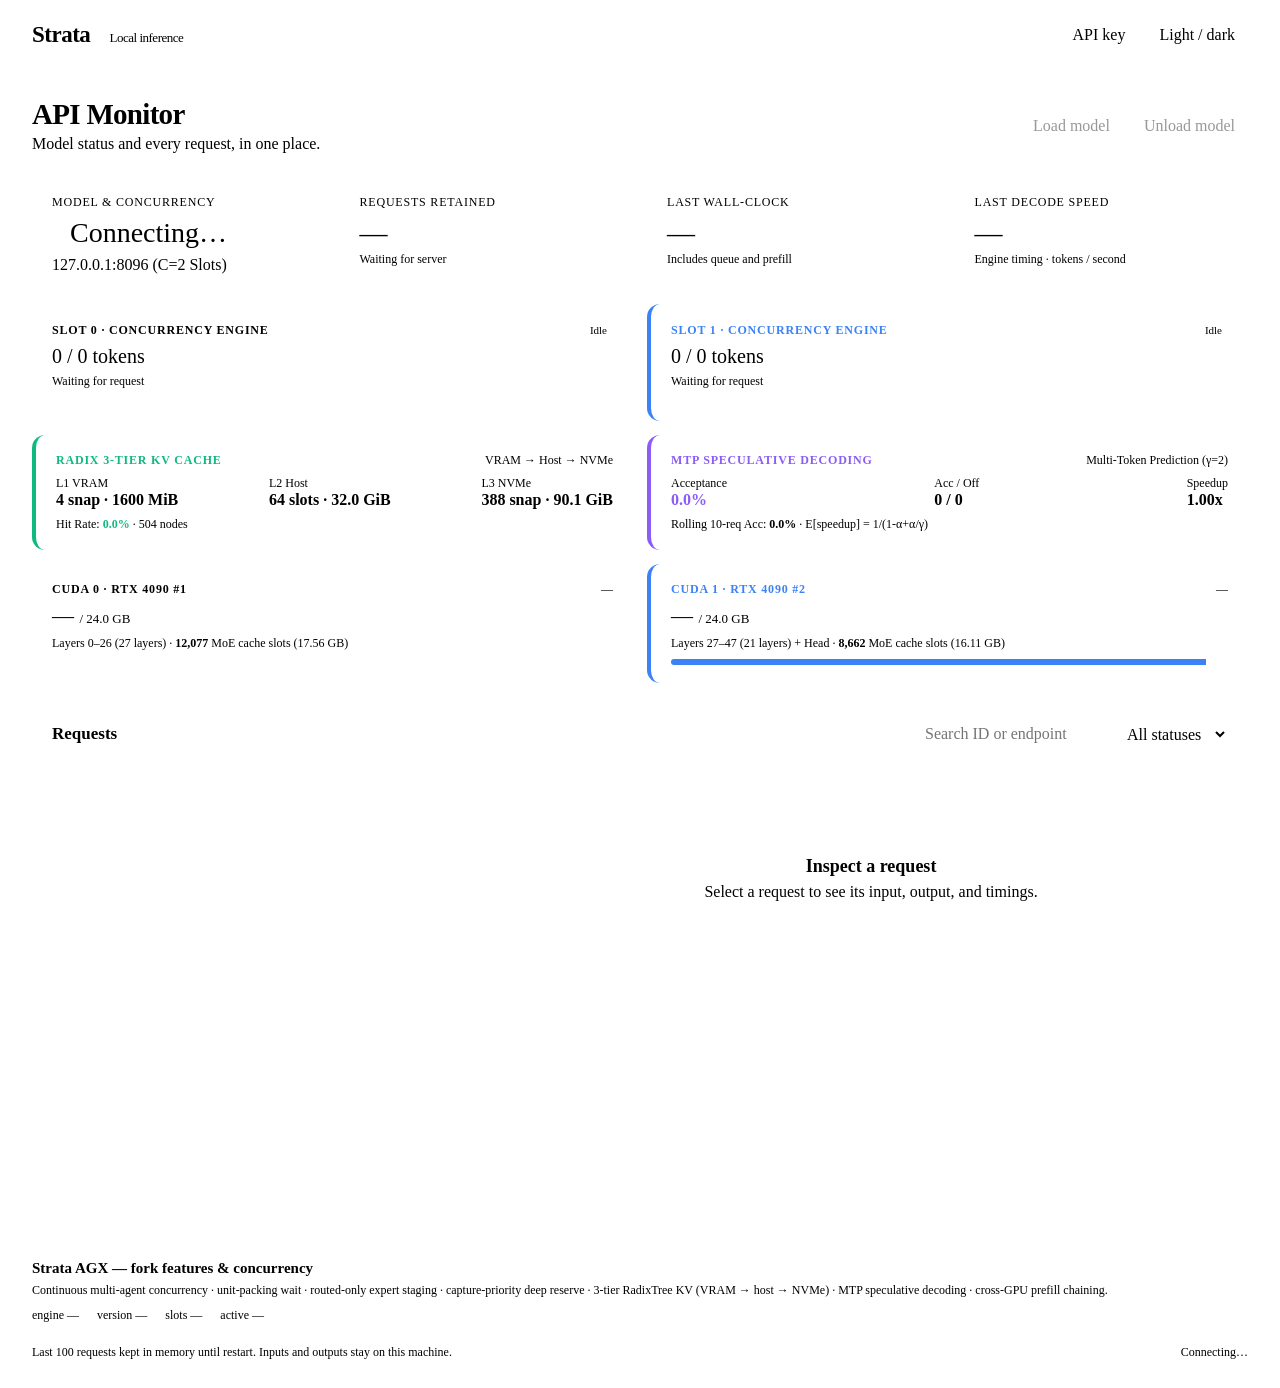
==== serve/web/monitor.html @ a2401ae1 "feat(telemetry): overhaul monitor dashboard with radix 3-tier, mtp stats, sse stream, and flicker-fr" ====
<!doctype html>
<html lang="en" data-theme="dark">
<head>
<meta charset="utf-8"><meta name="viewport" content="width=device-width, initial-scale=1">
<title>Strata API Monitor</title>
<link rel="stylesheet" href="/web/tokens.css">
<style>
*{box-sizing:border-box}body{margin:0;background:var(--st-bg);color:var(--st-ink);font:15px/1.5 var(--st-font)}
button,input,select{font:inherit}button{cursor:pointer;color:inherit;background:var(--st-surface-2);border:1px solid var(--st-line);border-radius:9px;padding:8px 13px}button:hover{border-color:var(--st-accent)}button:disabled{opacity:.4;cursor:default}button:focus-visible,input:focus-visible,select:focus-visible{outline:2px solid var(--st-focus);outline-offset:3px}[hidden]{display:none!important}
header{height:70px;padding:0 32px;display:flex;align-items:center;justify-content:space-between;border-bottom:1px solid var(--st-line);background:var(--st-surface)}.brand{font-size:23px;font-weight:700;letter-spacing:-.5px}.brand span{font-size:13px;font-weight:400;margin-left:14px;color:var(--st-ink-muted)}main{max-width:1560px;margin:auto;padding:28px 32px}.top{display:flex;align-items:center;justify-content:space-between;gap:24px}h1{margin:0;font-size:29px;letter-spacing:-.7px}h2{font-size:17px;margin:0}.sub,.muted{color:var(--st-ink-muted)}.sub{margin:4px 0 0}.controls{display:flex;gap:8px;flex-wrap:wrap}.primary{background:var(--st-accent);color:var(--st-accent-ink);border-color:transparent}.notice{margin-top:16px;padding:10px 14px;background:var(--st-danger-tint);color:var(--st-danger-text);border-radius:9px}.cards{display:grid;grid-template-columns:2fr repeat(3,1fr);gap:14px;margin:24px 0}.card{padding:18px 20px;border:1px solid var(--st-line);border-radius:13px;background:var(--st-surface)}.label{font-size:12px;color:var(--st-ink-muted);text-transform:uppercase;letter-spacing:.8px}.value{font-size:28px;font-weight:500;line-height:1.4;margin-top:3px}.model{font:12px var(--st-font-mono);overflow-wrap:anywhere;margin-top:4px;color:var(--st-ink-muted)}.dot{display:inline-block;width:9px;height:9px;border-radius:100%;background:var(--st-ink-muted);margin-right:9px}.loaded .dot{background:var(--st-accent)}.busy .dot{background:var(--st-warn)}.panel{border:1px solid var(--st-line);border-radius:14px;background:var(--st-surface);overflow:hidden}.panel-bar{padding:15px 20px;border-bottom:1px solid var(--st-line);display:flex;align-items:center;justify-content:space-between;gap:12px}.filters{display:flex;gap:8px}input,select{color:inherit;border:1px solid var(--st-line);background:var(--st-bg);padding:7px 10px;border-radius:8px}#search{width:190px}.workspace{display:grid;grid-template-columns:minmax(340px,38%) minmax(0,1fr);min-height:480px}.requests{border-right:1px solid var(--st-line);max-height:650px;overflow:auto}.request{display:block;width:100%;border:0;border-bottom:1px solid var(--st-line-soft);border-radius:0;padding:15px 20px;text-align:left;background:transparent}.request.selected{background:var(--st-accent-tint);box-shadow:inset 3px 0 var(--st-accent)}.request:hover{background:var(--st-surface-2)}.row{display:flex;justify-content:space-between;gap:12px}.endpoint{font:12px var(--st-font-mono);margin:8px 0 5px;overflow-wrap:anywhere}.tag{font-size:11px;border-radius:5px;padding:2px 6px;background:var(--st-surface-2);color:var(--st-ink-muted)}.tag.completed{color:var(--st-accent-text);background:var(--st-accent-tint)}.tag.error{color:var(--st-danger-text);background:var(--st-danger-tint)}.tag.loading,.tag.generating,.tag.queued{color:var(--st-warn-text);background:var(--st-warn-tint)}.small{font-size:12px;color:var(--st-ink-muted)}.detail{min-width:0;padding:20px}.empty{padding:70px 24px;text-align:center;color:var(--st-ink-muted)}.empty strong{display:block;color:var(--st-ink);font-size:18px;margin-bottom:6px}.detail-title{font:13px var(--st-font-mono)}.facts{display:grid;grid-template-columns:repeat(4,1fr);gap:10px;margin:18px 0}.fact{background:var(--st-bg);border-radius:8px;padding:9px 11px}.fact span{font-size:11px;color:var(--st-ink-muted);display:block}.fact b{font-weight:500;font-size:16px}.tabs{display:flex;align-items:center;gap:5px;border-bottom:1px solid var(--st-line);padding-bottom:10px}.tabs button{padding:6px 10px;border-color:transparent;background:transparent;font-size:13px}.tabs button[aria-selected=true]{background:var(--st-surface-2);color:var(--st-accent-text)}.tabs #copy{margin-left:auto;border-color:var(--st-line)}pre{margin:14px 0 0;padding:15px;background:var(--st-bg);border:1px solid var(--st-line-soft);border-radius:9px;font:12px/1.6 var(--st-font-mono);white-space:pre-wrap;overflow-wrap:anywhere;max-height:400px;overflow:auto;min-height:180px}.detail-error{margin:12px 0;padding:10px 12px;border-radius:8px;background:var(--st-danger-tint);color:var(--st-danger-text);font-size:12px;overflow-wrap:anywhere}footer{margin-top:14px;font-size:12px;color:var(--st-ink-muted);display:flex;justify-content:space-between;gap:20px}#auth{margin-top:16px;padding:14px;display:flex;gap:10px;align-items:center}#auth input{flex:1;max-width:400px}
@media(max-width:950px){.cards{grid-template-columns:repeat(2,1fr)}.workspace{grid-template-columns:1fr}.requests{border-right:0;border-bottom:1px solid var(--st-line);max-height:260px}.top{align-items:flex-start}.brand span{display:none}}@media(max-width:600px){main{padding:20px 14px}header{padding:0 16px}.top{flex-direction:column;gap:14px}.cards{gap:8px}.card{padding:12px}.value{font-size:23px}.panel-bar{align-items:flex-start;flex-direction:column}#search{width:160px}.facts{grid-template-columns:repeat(2,1fr)}footer{flex-direction:column;gap:4px}}
</style>
<script defer src="/web/monitor.js"></script>
</head>
<body>
<header><div class="brand">Strata <span>Local inference</span></div><div class="controls"><button id="key">API key</button><button id="theme" aria-label="Switch color theme">Light / dark</button></div></header>
<main>
<div class="top"><div><h1>API Monitor</h1><p class="sub">Model status and every request, in one place.</p></div><div class="controls"><button id="load" class="primary" disabled>Load model</button><button id="unload" disabled>Unload model</button></div></div>
<div id="error" class="notice" role="status" hidden></div>
<form id="auth" class="panel" hidden><label for="api-key">API key</label><input id="api-key" type="password" autocomplete="off" placeholder="Only needed if the server has a key"><button class="primary">Connect</button></form>
<div class="cards" style="grid-template-columns: repeat(4, 1fr); margin-bottom: 12px;">
<div class="card"><div class="label">Model & Concurrency</div><div id="model-state" class="value"><span class="dot"></span><span id="loaded">Connecting…</span></div><div id="model" class="model">127.0.0.1:8096 (C=2 Slots)</div></div>
<div class="card"><div class="label">Requests Retained</div><div id="count" class="value">—</div><div id="active" class="small">Waiting for server</div></div>
<div class="card"><div class="label">Last Wall-Clock</div><div id="wall" class="value">—</div><div class="small">Includes queue and prefill</div></div>
<div class="card"><div class="label">Last Decode Speed</div><div id="speed" class="value">—</div><div class="small">Engine timing · tokens / second</div></div>
</div>

<!-- Dual Slot State Cards -->
<div class="cards" style="grid-template-columns: repeat(2, 1fr); margin: 0 0 14px 0; gap: 14px;">
<div class="card" id="slot-card-0" style="border-left: 4px solid var(--st-accent);">
  <div class="row" style="align-items: baseline;">
    <div class="label" style="font-weight: 700; color: var(--st-accent);">Slot 0 · Concurrency Engine</div>
    <span class="tag" id="slot0-tag" style="margin-left:auto;">Idle</span>
  </div>
  <div class="value" style="font-size: 20px; margin: 4px 0;"><span id="slot0-tokens">0 / 0 tokens</span></div>
  <div class="small" id="slot0-speed" style="color: var(--st-ink-muted);">Waiting for request</div>
  <div style="background: var(--st-surface-2); height: 6px; border-radius: 3px; margin-top: 8px; overflow: hidden;">
    <div id="slot0-bar" style="background: var(--st-accent); height: 100%; width: 0%;"></div>
  </div>
</div>
<div class="card" id="slot-card-1" style="border-left: 4px solid #3b82f6;">
  <div class="row" style="align-items: baseline;">
    <div class="label" style="font-weight: 700; color: #3b82f6;">Slot 1 · Concurrency Engine</div>
    <span class="tag" id="slot1-tag" style="margin-left:auto;">Idle</span>
  </div>
  <div class="value" style="font-size: 20px; margin: 4px 0;"><span id="slot1-tokens">0 / 0 tokens</span></div>
  <div class="small" id="slot1-speed" style="color: var(--st-ink-muted);">Waiting for request</div>
  <div style="background: var(--st-surface-2); height: 6px; border-radius: 3px; margin-top: 8px; overflow: hidden;">
    <div id="slot1-bar" style="background: #3b82f6; height: 100%; width: 0%;"></div>
  </div>
</div>
</div>

<!-- Advanced Arch Cards: Radix 3-Tier KV & MTP Speculative -->
<div class="cards" style="grid-template-columns: repeat(2, 1fr); margin: 0 0 14px 0; gap: 14px;">
<div class="card" style="border-left: 4px solid #10b981;">
  <div class="row" style="align-items: baseline;">
    <div class="label" style="font-weight: 700; color: #10b981;">Radix 3-Tier KV Cache</div>
    <span class="small" id="radix-mon-tag" style="color: var(--st-ink-muted);">VRAM → Host → NVMe</span>
  </div>
  <div class="row" style="margin: 8px 0; justify-content: space-between;">
    <div><span class="small" style="color: var(--st-ink-muted); display:block;">L1 VRAM</span><b id="radix-mon-l1">4 snap · 1600 MiB</b></div>
    <div><span class="small" style="color: var(--st-ink-muted); display:block;">L2 Host</span><b id="radix-mon-l2">64 slots · 32.0 GiB</b></div>
    <div><span class="small" style="color: var(--st-ink-muted); display:block;">L3 NVMe</span><b id="radix-mon-l3">388 snap · 90.1 GiB</b></div>
  </div>
  <div class="small" style="color: var(--st-ink-muted); margin-top: 4px;">Hit Rate: <b id="radix-mon-hit" style="color: #10b981;">0.0%</b> · <span id="radix-mon-nodes">504 nodes</span></div>
</div>
<div class="card" style="border-left: 4px solid #8b5cf6;">
  <div class="row" style="align-items: baseline;">
    <div class="label" style="font-weight: 700; color: #8b5cf6;">MTP Speculative Decoding</div>
    <span class="small" id="mtp-mon-tag" style="color: var(--st-ink-muted);">Multi-Token Prediction (γ=2)</span>
  </div>
  <div class="row" style="margin: 8px 0; justify-content: space-between;">
    <div><span class="small" style="color: var(--st-ink-muted); display:block;">Acceptance</span><b id="mtp-mon-acc" style="color: #8b5cf6;">0.0%</b></div>
    <div><span class="small" style="color: var(--st-ink-muted); display:block;">Acc / Off</span><b id="mtp-mon-ratio">0 / 0</b></div>
    <div><span class="small" style="color: var(--st-ink-muted); display:block;">Speedup</span><b id="mtp-mon-speedup">1.00x</b></div>
  </div>
  <div class="small" style="color: var(--st-ink-muted); margin-top: 4px;">Rolling 10-req Acc: <b id="mtp-mon-rolling">0.0%</b> · E[speedup] = 1/(1-α+α/γ)</div>
</div>
</div>

<div class="cards" id="gpu-cards" style="grid-template-columns: repeat(2, 1fr); margin: 0 0 20px 0; gap: 14px;">
<div class="card" style="border-left: 4px solid var(--st-accent);">
  <div class="row" style="align-items: baseline;"><div class="label" style="font-weight: 600; color: var(--st-accent);">CUDA 0 · RTX 4090 #1</div><span class="small" id="gpu0-temp" style="font-family: var(--st-font-mono);">—</span></div>
  <div class="value" style="font-size: 22px; margin: 4px 0;"><span id="gpu0-vram">—</span> <span style="font-size: 13px; font-weight: normal; color: var(--st-ink-muted);">/ 24.0 GB</span></div>
  <div class="small" style="color: var(--st-ink-muted);">Layers 0–26 (27 layers) · <b id="gpu0-experts" style="color: var(--st-ink);">12,077</b> MoE cache slots (17.56 GB)</div>
  <div style="background: var(--st-surface-2); height: 6px; border-radius: 3px; margin-top: 8px; overflow: hidden;"><div id="gpu0-bar" style="background: var(--st-accent); height: 100%; width: 95%;"></div></div>
</div>
<div class="card" style="border-left: 4px solid #3b82f6;">
  <div class="row" style="align-items: baseline;"><div class="label" style="font-weight: 600; color: #3b82f6;">CUDA 1 · RTX 4090 #2</div><span class="small" id="gpu1-temp" style="font-family: var(--st-font-mono);">—</span></div>
  <div class="value" style="font-size: 22px; margin: 4px 0;"><span id="gpu1-vram">—</span> <span style="font-size: 13px; font-weight: normal; color: var(--st-ink-muted);">/ 24.0 GB</span></div>
  <div class="small" style="color: var(--st-ink-muted);">Layers 27–47 (21 layers) + Head · <b id="gpu1-experts" style="color: var(--st-ink);">8,662</b> MoE cache slots (16.11 GB)</div>
  <div style="background: var(--st-surface-2); height: 6px; border-radius: 3px; margin-top: 8px; overflow: hidden;"><div id="gpu1-bar" style="background: #3b82f6; height: 100%; width: 96%;"></div></div>
</div>
</div>
<section class="panel"><div class="panel-bar"><h2>Requests</h2><div class="filters"><input id="search" aria-label="Filter requests" placeholder="Search ID or endpoint"><select id="filter" aria-label="Request status"><option value="all">All statuses</option><option value="active">Active</option><option value="completed">Completed</option><option value="error">Errors</option></select></div></div>
<div class="workspace"><div id="requests" class="requests" aria-label="Request list"></div><div class="detail">
<div id="no-selection" class="empty"><strong>Inspect a request</strong>Select a request to see its input, output, and timings.</div>
<div id="selection" hidden><div class="row"><div id="detail-title" class="detail-title"></div><span id="detail-status" class="tag"></span></div><div id="detail-time" class="small"></div>
<div class="facts"><div class="fact"><span>Wall-clock</span><b id="detail-wall">—</b></div><div class="fact"><span>Model load</span><b id="detail-load">—</b></div><div class="fact"><span>Queue wait</span><b id="detail-queue">—</b></div><div class="fact"><span>First token</span><b id="detail-first">—</b></div><div class="fact"><span>Prompt tokens</span><b id="detail-prompt">—</b></div><div class="fact"><span>Output tokens</span><b id="detail-tokens">—</b></div><div class="fact"><span>Decode speed</span><b id="detail-speed">—</b></div><div class="fact"><span>Response format</span><b id="detail-format">—</b></div></div>
<div id="detail-error" class="detail-error" hidden></div><div class="tabs" role="tablist" aria-label="Request content"><button role="tab" data-pane="input" aria-selected="true">Input</button><button role="tab" data-pane="output" aria-selected="false">Output</button><button role="tab" data-pane="reasoning" aria-selected="false">Reasoning</button><button role="tab" data-pane="response" aria-selected="false">API response</button><button id="copy">Copy</button></div>
<div id="content-note" class="small" style="margin-top:10px"></div><pre id="content" role="tabpanel" aria-label="Request content"></pre></div>
</div></div></section>
<section id="fork-panel" aria-label="Fork features and concurrency" style="margin:14px 0 6px">
<h2 style="margin:0 0 6px;font-size:15px">Strata AGX — fork features &amp; concurrency</h2>
<p class="small" style="margin:0 0 10px">Continuous multi-agent concurrency · unit-packing wait · routed-only expert staging · capture-priority deep reserve · 3-tier RadixTree KV (VRAM → host → NVMe) · MTP speculative decoding · cross-GPU prefill chaining.</p>
<div id="fork-live" class="small" style="display:flex;gap:18px;flex-wrap:wrap;margin-bottom:8px"><span>engine —</span><span>version —</span><span>slots —</span><span>active —</span></div>
<div id="fork-grid" class="small" style="display:grid;grid-template-columns:repeat(auto-fill,minmax(240px,1fr));gap:4px 18px"></div>
</section>
<footer><span>Last 100 requests kept in memory until restart. Inputs and outputs stay on this machine.</span><span id="updated">Connecting…</span></footer>
</main>
<script>
(function(){
  const grid = document.getElementById("fork-grid");
  if (grid) {
    const facts = ["Continuation concurrency", "c2 slots x 262,144 tokens + queue"],
 ["Unit packing (--unit-wait-ms)", "12 ms boundary wait: 2-agent aggregate ~211 tok/s"],
 ["Routed-only expert staging (ring)", "wait-copy 590-1165 ms \u2192 46-67 ms per chunk"],
 ["Capture-priority deep reserve", "deep RadixTree captures kept: census 33% \u2192 58-62%"],
 ["RadixTree KV tiers", "8 VRAM / 8 host slots + NVMe tier (O_DIRECT)"],
 ["Speculative decoding", "--spec 4 / MTP depth 2 / suffix-draft 3, acceptance ~75-90%"],
 ["Cross-GPU prefill chain", "chunk-level S0\u21920 pipeline across both 4090s"],
 ["Concurrent prefill cap", "12,288 (was 4096); solo +15.7%, 2x254K -18% wall"],
 ["Batch formation", "fair policy, 16 rows, 16 graphs, batch-parallel 1"],
 ["KV format", "q4_0 (max expert residency; k8v4 rejected for -10.6% residency)"],
 ["Expert residency", "auto byte budget, 66%+ pairs resident, PCIe fetch on miss"],
 ["Pass-stall relief", "250 ms --pass-stall-ms (driver lock thrash class)"]];
    grid.replaceChildren(...facts.map(([k, v]) => {
      const d = document.createElement("div");
      const b = document.createElement("b"); b.textContent = k;
      d.appendChild(b); d.appendChild(document.createTextNode(" — " + v));
      return d;
    }));
  }
  async function live() {
    try {
      const r = await fetch("health", {cache: "no-store"});
      if (!r.ok) return;
      const h = await r.json();
      const el = document.getElementById("fork-live");
      const recs = (typeof records !== "undefined" && Array.isArray(records)) ? records : [];
      const act = recs.filter(x => !["completed", "error", "disconnected"].includes(x.state)).length;
      const bits = [["engine", h.service || "strata-agx"], ["version", h.version || "?"], ["slots", "2"], ["active", act], ["events kept", recs.length]];
      el.replaceChildren(...bits.map(([k, v]) => {
        const sp = document.createElement("span");
        sp.appendChild(document.createTextNode(k + " "));
        const b2 = document.createElement("b"); b2.textContent = String(v);
        sp.appendChild(b2);
        return sp;
      }));
    } catch (e) {}
  }
  setInterval(live, 3000); live();
})();
</script>
</body></html>
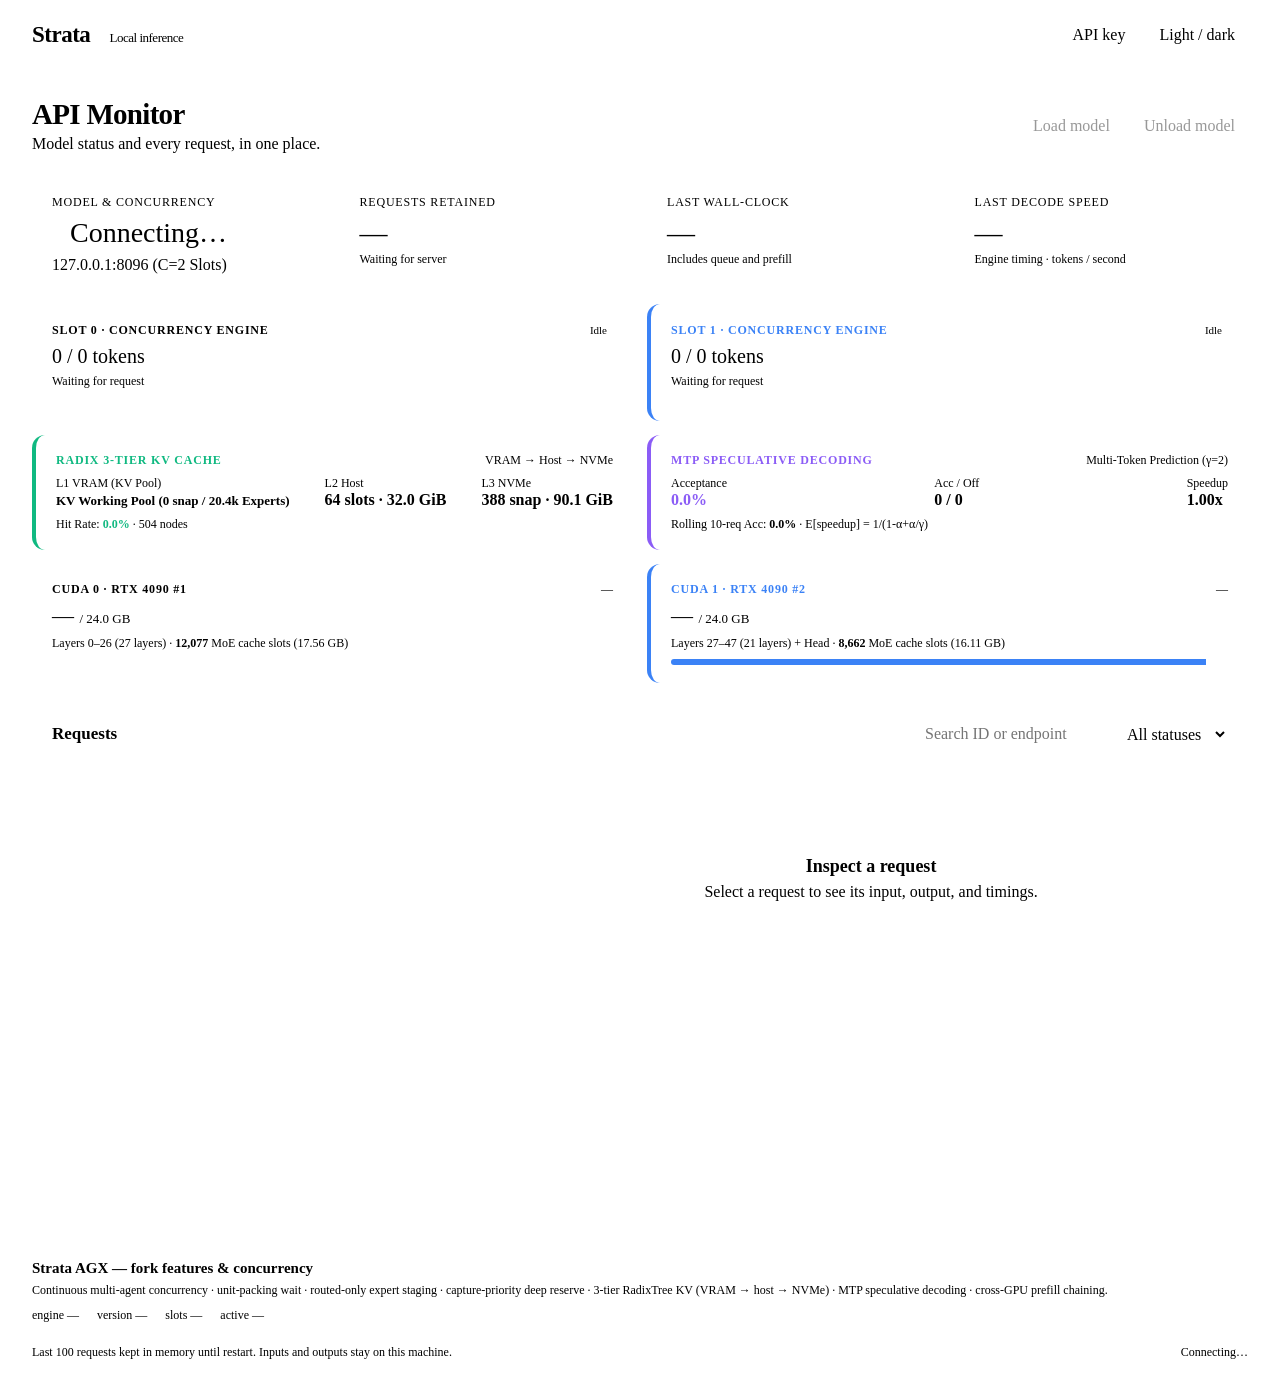
==== commit 4d0c40bd: "fix(telemetry): correct Radix L1 KV pool semantics, real-time L2 host slots, and clamp hit-rate <= 1" ====
--- a/serve/web/monitor.html
+++ b/serve/web/monitor.html
@@ -59,7 +59,7 @@
     <span class="small" id="radix-mon-tag" style="color: var(--st-ink-muted);">VRAM → Host → NVMe</span>
   </div>
   <div class="row" style="margin: 8px 0; justify-content: space-between;">
-    <div><span class="small" style="color: var(--st-ink-muted); display:block;">L1 VRAM</span><b id="radix-mon-l1">4 snap · 1600 MiB</b></div>
+    <div><span class="small" style="color: var(--st-ink-muted); display:block;">L1 VRAM (KV Pool)</span><b id="radix-mon-l1" style="font-size:13px">KV Working Pool (0 snap / 20.4k Experts)</b></div>
     <div><span class="small" style="color: var(--st-ink-muted); display:block;">L2 Host</span><b id="radix-mon-l2">64 slots · 32.0 GiB</b></div>
     <div><span class="small" style="color: var(--st-ink-muted); display:block;">L3 NVMe</span><b id="radix-mon-l3">388 snap · 90.1 GiB</b></div>
   </div>
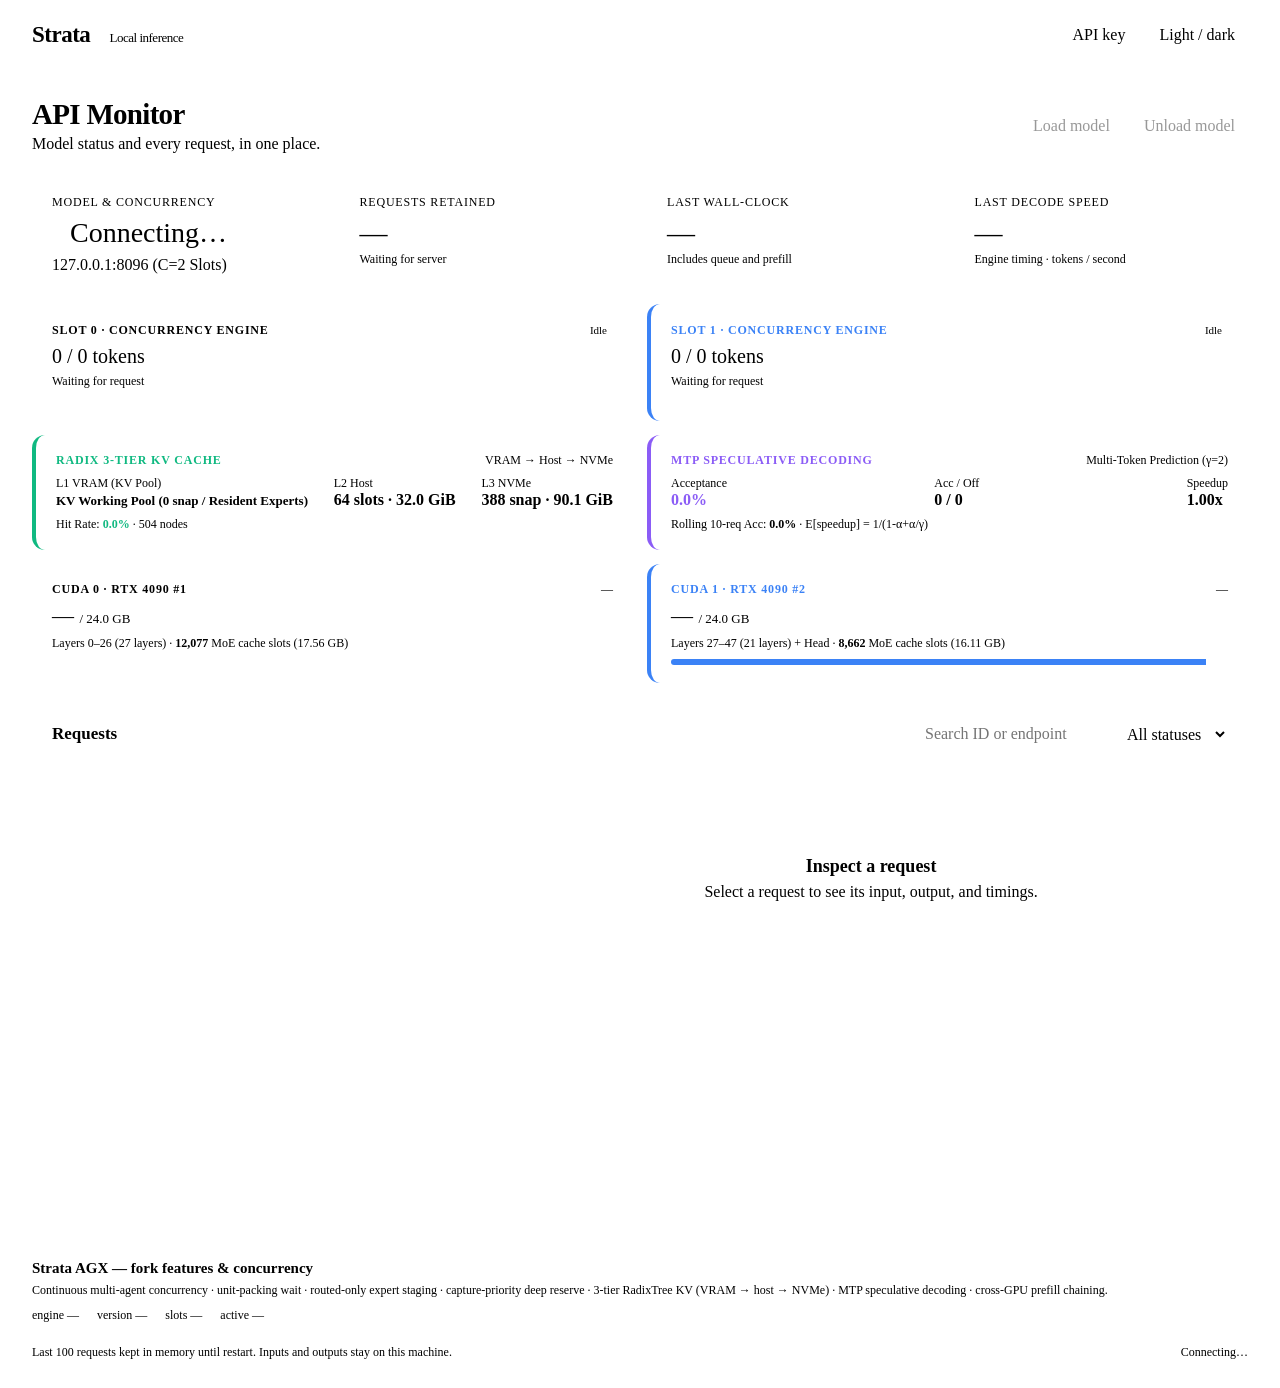
==== commit d80302c9: "fix(telemetry): make Radix L1 expert count dynamic from engine.expert_slots" ====
--- a/serve/web/monitor.html
+++ b/serve/web/monitor.html
@@ -59,7 +59,7 @@
     <span class="small" id="radix-mon-tag" style="color: var(--st-ink-muted);">VRAM → Host → NVMe</span>
   </div>
   <div class="row" style="margin: 8px 0; justify-content: space-between;">
-    <div><span class="small" style="color: var(--st-ink-muted); display:block;">L1 VRAM (KV Pool)</span><b id="radix-mon-l1" style="font-size:13px">KV Working Pool (0 snap / 20.4k Experts)</b></div>
+    <div><span class="small" style="color: var(--st-ink-muted); display:block;">L1 VRAM (KV Pool)</span><b id="radix-mon-l1" style="font-size:13px">KV Working Pool (0 snap / Resident Experts)</b></div>
     <div><span class="small" style="color: var(--st-ink-muted); display:block;">L2 Host</span><b id="radix-mon-l2">64 slots · 32.0 GiB</b></div>
     <div><span class="small" style="color: var(--st-ink-muted); display:block;">L3 NVMe</span><b id="radix-mon-l3">388 snap · 90.1 GiB</b></div>
   </div>
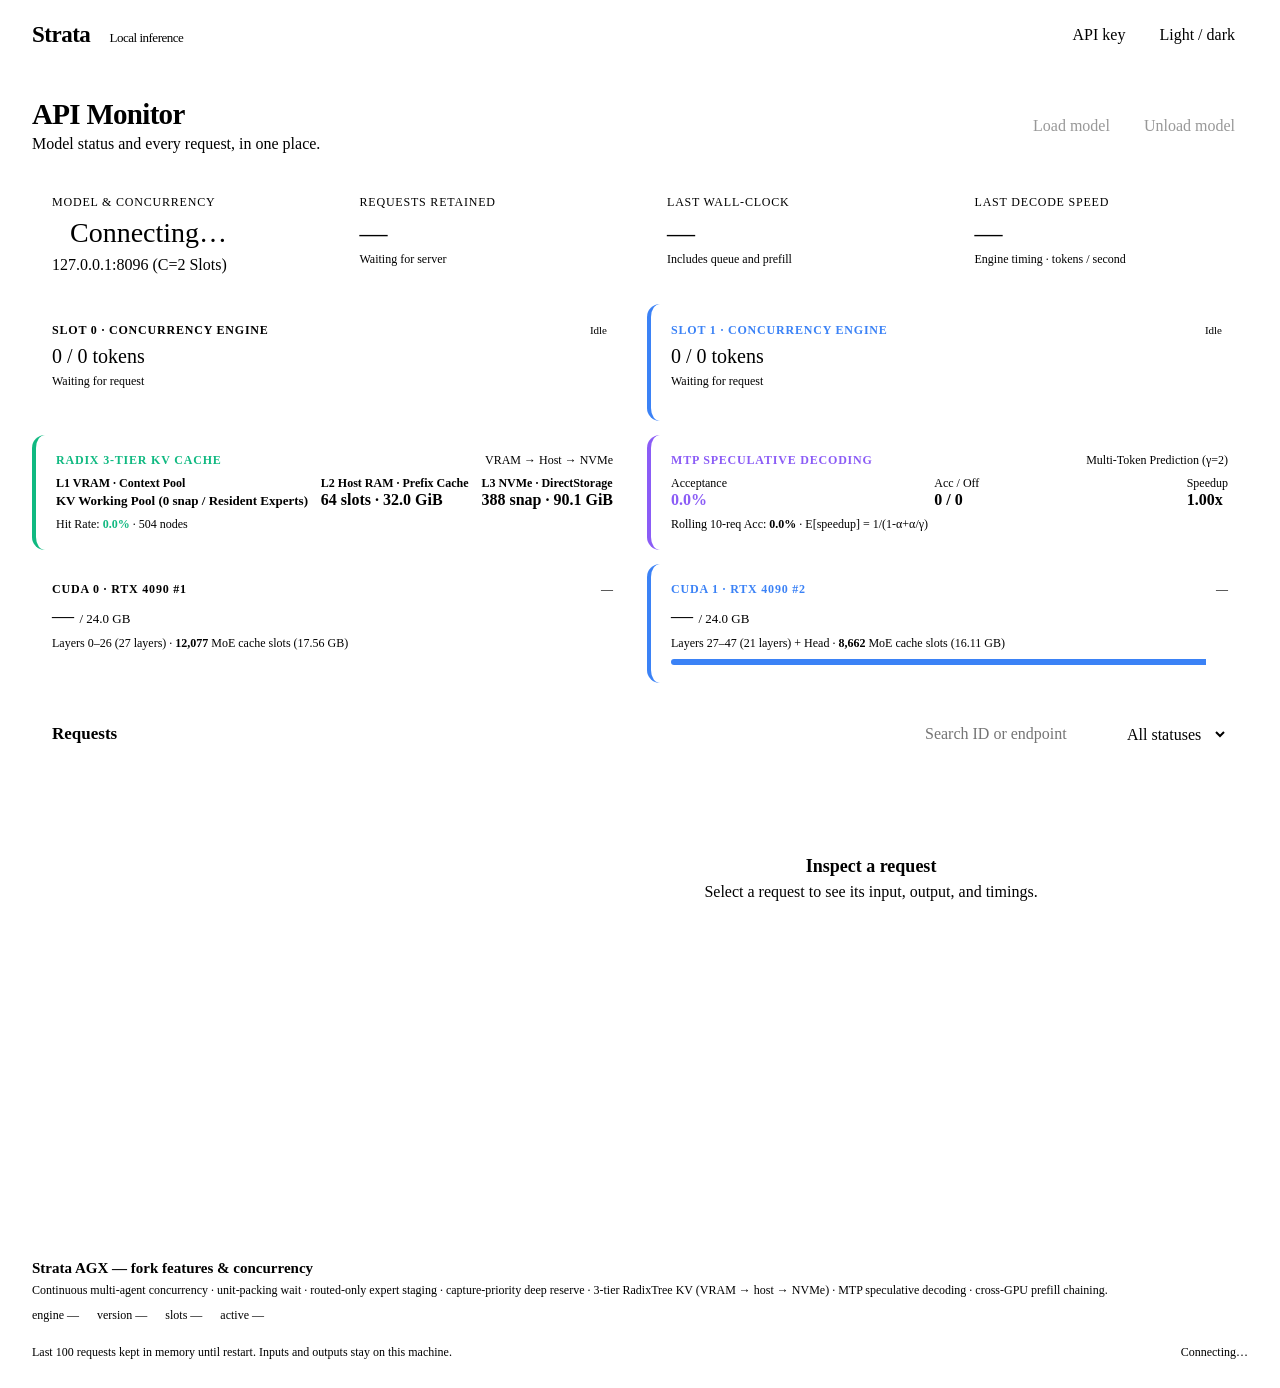
==== commit 4b4c76b0: "fix(monitor): overhaul Radix 3-tier memory presentation and fix L2 host GiB calculation" ====
--- a/serve/web/monitor.html
+++ b/serve/web/monitor.html
@@ -59,9 +59,9 @@
     <span class="small" id="radix-mon-tag" style="color: var(--st-ink-muted);">VRAM → Host → NVMe</span>
   </div>
   <div class="row" style="margin: 8px 0; justify-content: space-between;">
-    <div><span class="small" style="color: var(--st-ink-muted); display:block;">L1 VRAM (KV Pool)</span><b id="radix-mon-l1" style="font-size:13px">KV Working Pool (0 snap / Resident Experts)</b></div>
-    <div><span class="small" style="color: var(--st-ink-muted); display:block;">L2 Host</span><b id="radix-mon-l2">64 slots · 32.0 GiB</b></div>
-    <div><span class="small" style="color: var(--st-ink-muted); display:block;">L3 NVMe</span><b id="radix-mon-l3">388 snap · 90.1 GiB</b></div>
+    <div><span class="small" style="color: var(--st-ink); font-weight:600; display:block;">L1 VRAM · Context Pool</span><b id="radix-mon-l1" style="font-size:13px">KV Working Pool (0 snap / Resident Experts)</b></div>
+    <div><span class="small" style="color: var(--st-ink); font-weight:600; display:block;">L2 Host RAM · Prefix Cache</span><b id="radix-mon-l2">64 slots · 32.0 GiB</b></div>
+    <div><span class="small" style="color: var(--st-ink); font-weight:600; display:block;">L3 NVMe · DirectStorage</span><b id="radix-mon-l3">388 snap · 90.1 GiB</b></div>
   </div>
   <div class="small" style="color: var(--st-ink-muted); margin-top: 4px;">Hit Rate: <b id="radix-mon-hit" style="color: #10b981;">0.0%</b> · <span id="radix-mon-nodes">504 nodes</span></div>
 </div>
